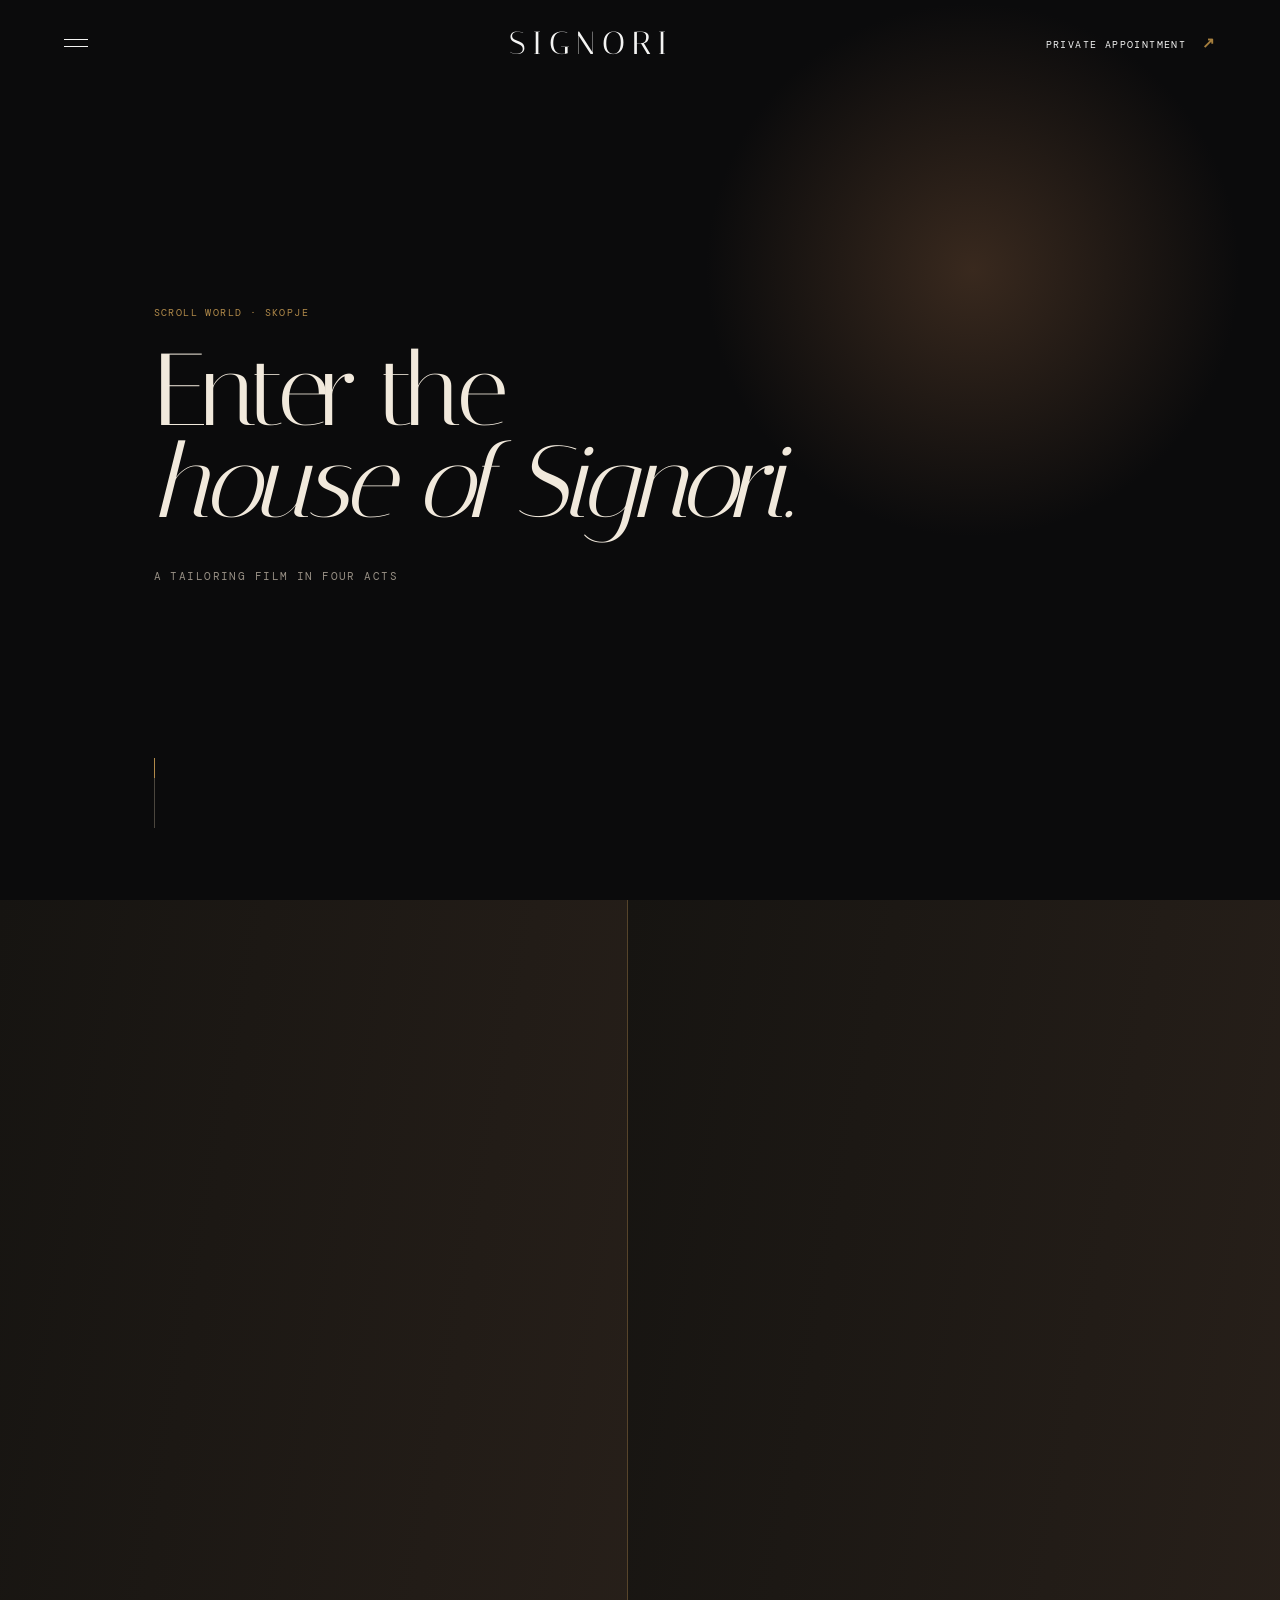
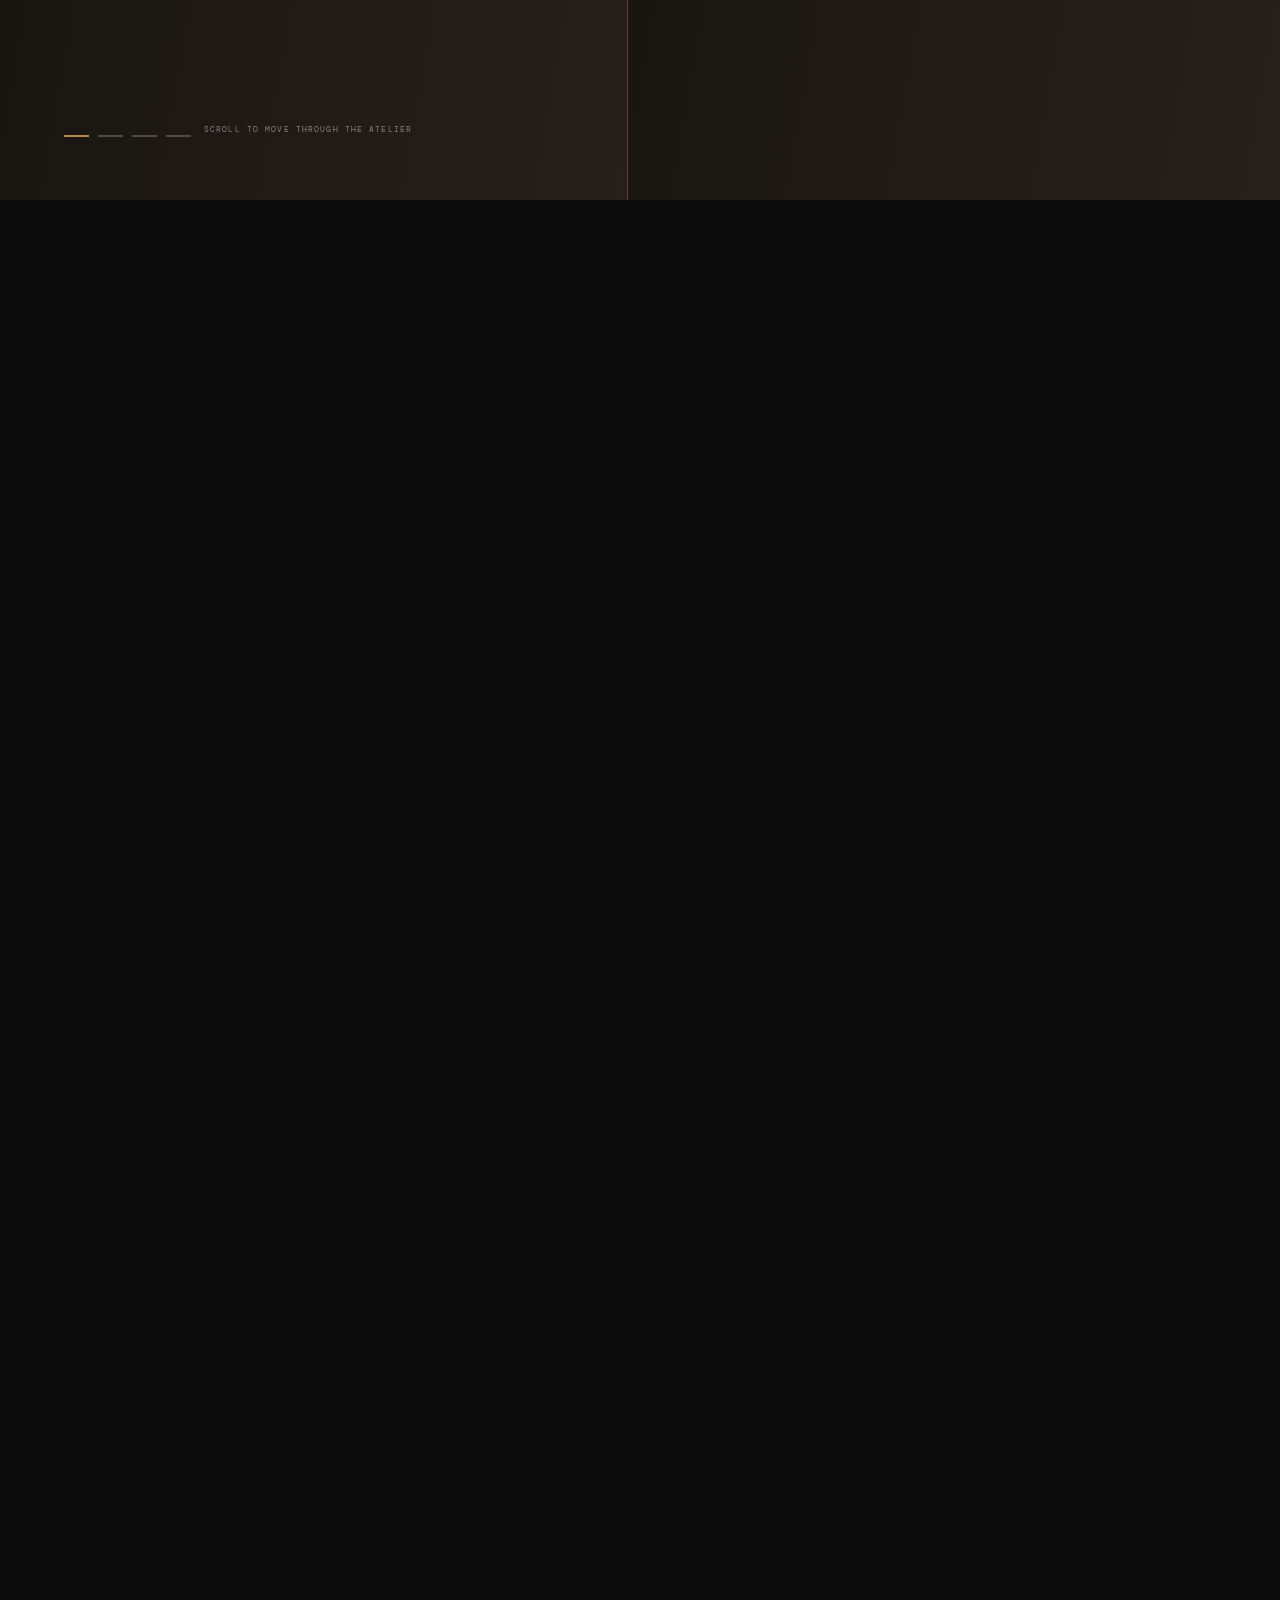
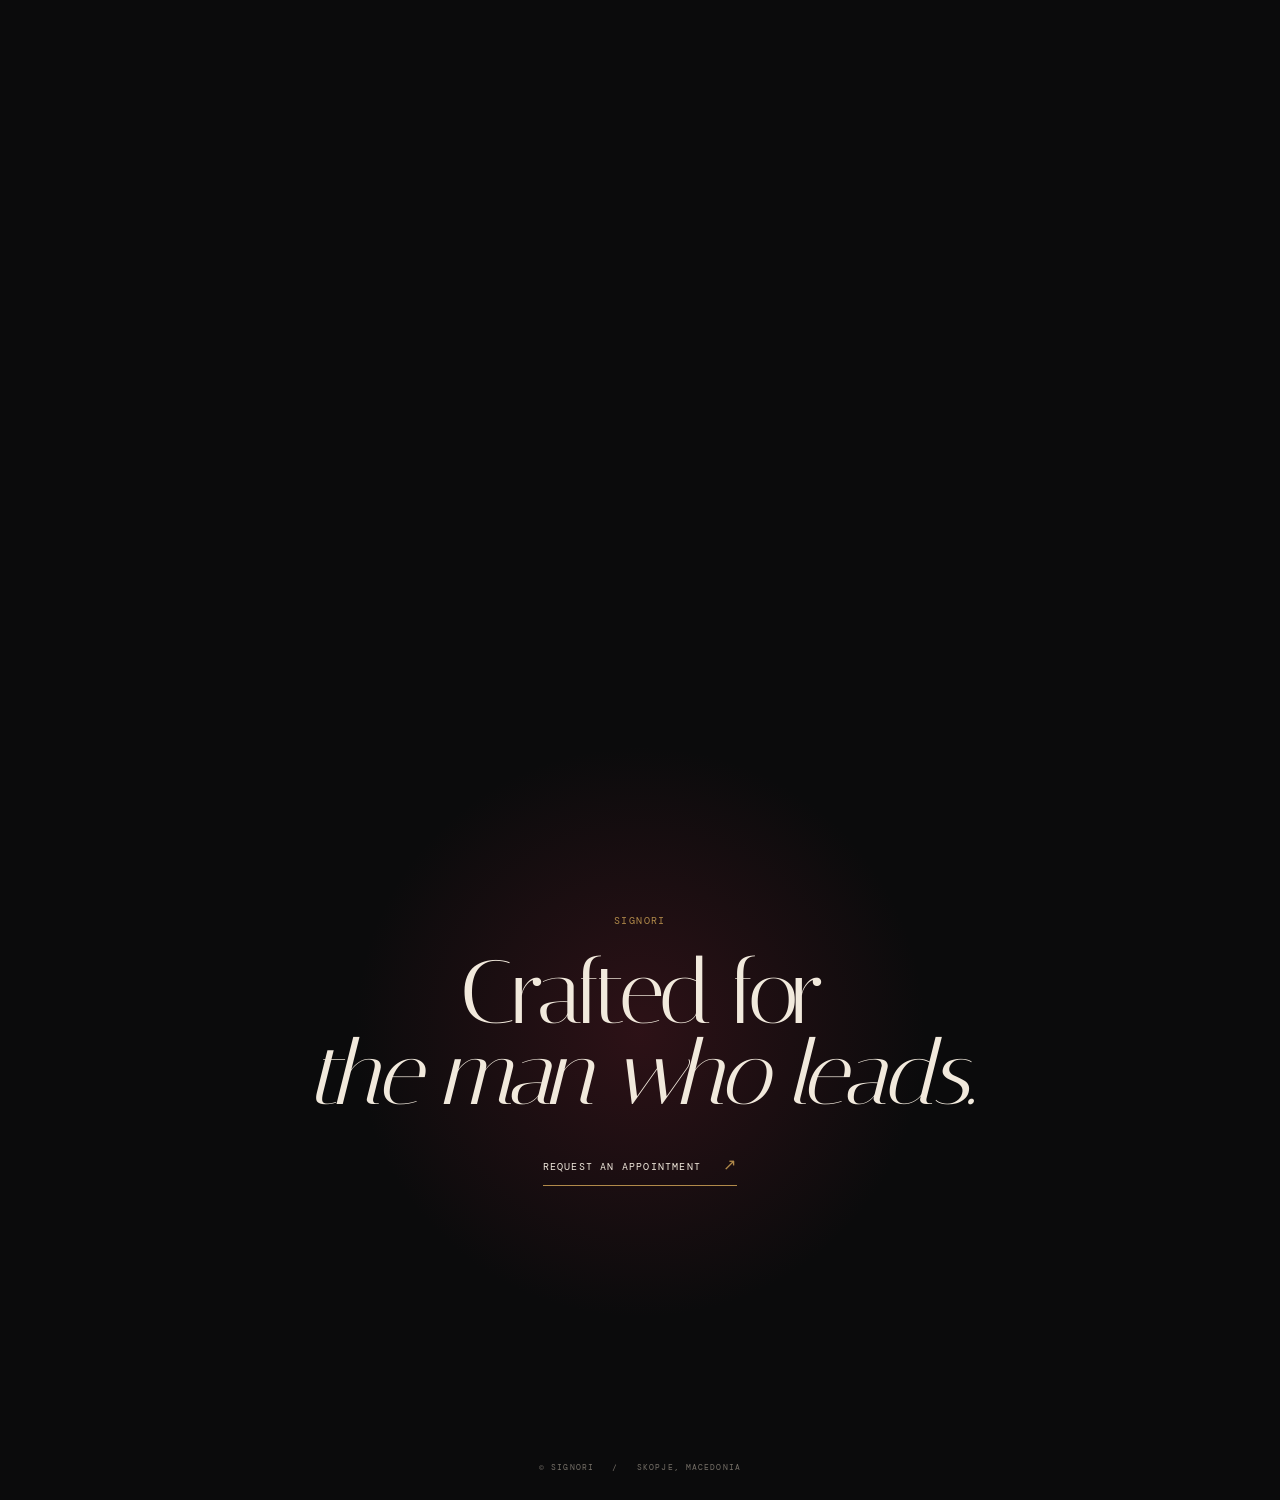
==== signori-website.html @ bc99c08b "Add standalone Signori upload file" ====
<!doctype html>
<html lang="en">
<head>
  <meta charset="UTF-8">
  <meta name="viewport" content="width=device-width, initial-scale=1.0">
  <title>SIGNORI — A world in motion</title>
  <link rel="preconnect" href="https://images.unsplash.com">
  <style>
@import url('https://fonts.googleapis.com/css2?family=DM+Mono&family=Italiana&family=Manrope:wght@400;500;600&display=swap');
:root{--black:#0b0b0c;--paper:#f1e9dc;--gold:#b18a4a;--wine:#641c28}*{box-sizing:border-box}html{background:var(--black);scroll-behavior:smooth}body{margin:0;color:var(--paper);background:var(--black);font-family:Manrope,Arial,sans-serif}.topbar{height:86px;position:fixed;inset:0 0 auto;z-index:20;display:flex;align-items:center;justify-content:space-between;padding:0 5vw;mix-blend-mode:difference}.brand{color:#fff;text-decoration:none;font:32px Italiana,serif;letter-spacing:.21em;margin-left:45px}.book,.kicker,.side-label,.scroll-state,footer{font:10px 'DM Mono',monospace;letter-spacing:.14em;text-transform:uppercase}.book{color:#fff;text-decoration:none}.book b{color:var(--gold);font-size:15px;margin-left:8px}.menu{border:0;background:transparent;padding:8px 0;width:28px}.menu span{display:block;width:24px;height:1px;background:#fff;margin:6px 0}.intro,.outro{min-height:100svh;display:flex;flex-direction:column;justify-content:center;padding:0 12vw;position:relative}.intro{background:radial-gradient(circle at 76% 30%,#39291e 0,transparent 23%),#0b0b0c}.kicker{margin:0 0 26px;color:var(--gold)}h1,h2{font:normal clamp(62px,8vw,132px)/.9 Italiana,serif;letter-spacing:-.045em;margin:0}h1 i,h2 i{font-weight:400}.intro-note{font:11px 'DM Mono',monospace;letter-spacing:.13em;text-transform:uppercase;color:#978f84;margin-top:40px}.mouse{position:absolute;bottom:8vh;left:12vw;width:1px;height:70px;background:#4b463e}.mouse span{display:block;width:100%;height:20px;background:var(--gold);animation:slide 2s infinite}@keyframes slide{0%{transform:translateY(0)}80%,100%{transform:translateY(50px)}}.world{height:500vh}.stage{--p:0;--scene:0;height:100svh;position:sticky;top:0;overflow:hidden;background:#0d0d0d}.ambient{position:absolute;inset:-20%;background:radial-gradient(ellipse at calc(40% + var(--p)*30%) 45%,rgba(178,139,75,.25),transparent 23%),radial-gradient(ellipse at 75% 80%,rgba(100,28,40,.32),transparent 28%);filter:blur(20px);transition:.5s}.chapter{position:absolute;inset:0;opacity:0;pointer-events:none;transition:opacity .75s ease}.chapter.active{opacity:1;pointer-events:auto}.media{background-position:center;background-size:cover;position:absolute}.copy{position:absolute;z-index:3;max-width:470px;left:12vw;top:50%;transform:translateY(-45%)}.copy h2{font-size:clamp(52px,6.2vw,98px)}.copy>p:not(.kicker){max-width:325px;color:#c5bdb2;font-size:13px;line-height:1.8;margin:28px 0}.side-label{position:absolute;right:4vw;bottom:8vh;writing-mode:vertical-rl;color:#9d958a}.portrait{right:0;width:55%;height:100%;overflow:hidden}.portrait:after{content:'';position:absolute;inset:0;background:linear-gradient(90deg,#0d0d0d 0,transparent 48%),linear-gradient(0deg,rgba(0,0,0,.38),transparent)}video{width:100%;height:100%;object-fit:cover;filter:sepia(.15) contrast(1.1)}.door{position:absolute;z-index:6;width:51%;top:0;bottom:0;background:linear-gradient(100deg,#161411,#28201a);border-right:1px solid rgba(177,138,74,.35);pointer-events:none;transition:transform 1.2s cubic-bezier(.7,0,.2,1);transform:translateX(calc(var(--p) * -140%))}.right-door{right:0;left:auto;transform:translateX(calc(var(--p) * 140%));border-right:0;border-left:1px solid rgba(177,138,74,.35)}.golden-cut{position:absolute;z-index:5;top:0;bottom:0;width:1px;left:50%;background:var(--gold);opacity:calc(1 - var(--p)*5)}.measure-photo{width:46%;height:74%;top:13%;left:8%;background-image:linear-gradient(0deg,rgba(0,0,0,.25),transparent),url('https://images.unsplash.com/photo-1555069519-127aadedf1ee?auto=format&fit=crop&w=1200&q=88');transform:translateX(calc((1 - var(--p))*-40px))}.chapter-two .copy{left:61vw;color:#1d1b18}.chapter-two{background:#e8dfd0;color:#171512}.chapter-two .kicker{color:#876638}.chapter-two .copy>p:not(.kicker){color:#5c554c}.ruler{position:absolute;left:53%;top:13%;bottom:13%;width:1px;background:#a88958}.ruler:before{content:'38 measurements';position:absolute;top:0;left:12px;white-space:nowrap;font:9px 'DM Mono';letter-spacing:.12em;text-transform:uppercase;color:#876638}.cloth-photo{inset:0;background-image:linear-gradient(90deg,rgba(11,11,12,.82),rgba(11,11,12,.15)),url('https://images.unsplash.com/photo-1610652492500-ded49ceeb378?auto=format&fit=crop&w=2000&q=88');transform:scale(calc(1 + var(--p)*.04));filter:saturate(.62)}.cloth{position:absolute;z-index:2;width:35vw;height:140vh;right:-9vw;top:-20vh;transform:rotate(17deg) translateY(calc((var(--p) - .5)*70vh));background:linear-gradient(100deg,rgba(60,9,17,.2),#641c28 45%,#270a0f 88%);opacity:.9}.cloth-index{position:absolute;z-index:3;right:11vw;bottom:11vh;display:flex;gap:8px}.cloth-index span{width:44px;height:63px;background:#343536;color:transparent;border:1px solid #817c74}.cloth-index span:nth-child(2){background:#b3a188}.cloth-index span:nth-child(3){background:#662331}.cloth-index span:nth-child(4){background:#1c1b1a}.hand-photo{inset:0;left:42%;background-image:linear-gradient(90deg,#0d0d0d 0,transparent 40%),url('https://images.unsplash.com/photo-1608234808654-2a8875faa7fd?auto=format&fit=crop&w=1800&q=88')}.mirror{position:absolute;right:7vw;top:10vh;width:17vw;height:72vh;border:1px solid rgba(177,138,74,.65);box-shadow:0 0 0 10px rgba(0,0,0,.3),inset 0 0 60px rgba(177,138,74,.1);transform:translateX(calc((1 - var(--p))*60px))}.cta{display:inline-flex;gap:26px;align-items:center;padding:15px 19px;background:var(--paper);color:#161414;text-decoration:none;font:10px 'DM Mono';letter-spacing:.09em;text-transform:uppercase;margin-top:10px}.cta span{font-size:16px;color:var(--wine)}.progress{position:absolute;z-index:7;left:5vw;bottom:7vh;display:flex;gap:9px}.progress i{height:2px;width:25px;background:rgba(241,233,220,.24);transition:.4s}.progress i.on{background:var(--gold)}.scroll-state{position:absolute;z-index:7;left:calc(5vw + 140px);bottom:6.5vh;color:#888178;font-size:8px}.outro{align-items:center;text-align:center;background:radial-gradient(circle at 50% 48%,rgba(100,28,40,.38),transparent 36%),#0b0b0c}.outro .kicker{color:var(--gold)}.outro h2{font-size:clamp(55px,7vw,112px)}.outro>a{margin-top:40px;color:var(--paper);text-decoration:none;font:10px 'DM Mono';letter-spacing:.12em;text-transform:uppercase;border-bottom:1px solid var(--gold);padding-bottom:10px}.outro>a span{color:var(--gold);font-size:16px;margin-left:15px}footer{position:absolute;bottom:28px;color:#777169;font-size:8px}@media(max-width:700px){.topbar{height:70px;padding:0 7vw}.brand{font-size:23px;margin-left:0}.book{font-size:0}.book b{font-size:17px}.intro,.outro{padding:0 8vw}.copy{left:8vw;right:8vw;top:58%}.portrait{width:100%;opacity:.58}.chapter-two .copy{left:8vw;color:#171512}.measure-photo{left:8vw;width:84%;height:38%;top:12%}.ruler{display:none}.cloth{width:55vw}.hand-photo{left:0;opacity:.45}.mirror{display:none}.side-label,.scroll-state{display:none}.progress{left:8vw}.chapter-two .copy>p:not(.kicker){color:#443e38}.cloth-index{right:8vw;bottom:14vh}.cloth-index span{width:31px;height:43px}}

</style>
</head>
<body>
  <header class="topbar"><button class="menu" aria-label="Open menu"><span></span><span></span></button><a href="#top" class="brand">SIGNORI</a><a class="book" href="mailto:atelier@signori.mk">Private appointment <b>↗</b></a></header>
  <main id="top">
    <section class="intro">
      <p class="kicker">Scroll world · Skopje</p>
      <h1>Enter the<br><i>house of Signori.</i></h1>
      <p class="intro-note">A tailoring film in four acts</p>
      <div class="mouse"><span></span></div>
    </section>

    <section class="world" aria-label="The Signori tailoring journey">
      <div class="stage">
        <div class="ambient"></div>
        <div class="door left-door"></div><div class="door right-door"></div>
        <div class="golden-cut"></div>

        <article class="chapter chapter-one active">
          <div class="media portrait suit-video">
            <video autoplay muted loop playsinline poster="https://images.unsplash.com/photo-1617137968427-85924c800a22?auto=format&fit=crop&w=1600&q=90">
              <source src="https://cdn.coverr.co/videos/coverr-man-in-a-suit-1570/1080p.mp4" type="video/mp4">
            </video>
          </div>
          <div class="copy"><p class="kicker">I. The arrival</p><h2>The room<br>opens <i>for you.</i></h2><p>Past the walnut doors, time moves at the pace of the hand.</p></div>
          <p class="side-label">01 / 04 — Arrival</p>
        </article>

        <article class="chapter chapter-two">
          <div class="media measure-photo"></div><div class="ruler"></div>
          <div class="copy"><p class="kicker">II. The measure</p><h2>Every line<br>has a <i>reason.</i></h2><p>Thirty-eight measurements. One silhouette that belongs only to you.</p></div>
          <p class="side-label">02 / 04 — Measure</p>
        </article>

        <article class="chapter chapter-three">
          <div class="cloth"></div><div class="media cloth-photo"></div>
          <div class="copy"><p class="kicker">III. The cloth</p><h2>Character,<br>woven <i>in.</i></h2><p>Wool and silk from the world’s most exacting mills, selected in quiet light.</p></div>
          <div class="cloth-index"><span>01</span><span>02</span><span>03</span><span>04</span></div>
          <p class="side-label">03 / 04 — Cloth</p>
        </article>

        <article class="chapter chapter-four">
          <div class="media hand-photo"></div><div class="mirror"></div>
          <div class="copy"><p class="kicker">IV. The hand</p><h2>Made once.<br>Worn <i>forever.</i></h2><p>The final detail is the beginning of a private legacy.</p><a href="mailto:atelier@signori.mk" class="cta">Begin your fitting <span>↗</span></a></div>
          <p class="side-label">04 / 04 — Handwork</p>
        </article>

        <div class="progress"><i></i><i></i><i></i><i></i></div><p class="scroll-state">SCROLL TO MOVE THROUGH THE ATELIER</p>
      </div>
    </section>
    <section class="outro"><p class="kicker">Signori</p><h2>Crafted for<br><i>the man who leads.</i></h2><a href="mailto:atelier@signori.mk">Request an appointment <span>↗</span></a><footer>© SIGNORI &nbsp; / &nbsp; SKOPJE, MACEDONIA</footer></section>
  </main><script>
const world = document.querySelector('.world');
const stage = document.querySelector('.stage');
const chapters = [...document.querySelectorAll('.chapter')];
const steps = [...document.querySelectorAll('.progress i')];
const reduceMotion = matchMedia('(prefers-reduced-motion: reduce)').matches;

function updateWorld() {
  const rect = world.getBoundingClientRect();
  const distance = world.offsetHeight - innerHeight;
  const progress = Math.min(1, Math.max(0, -rect.top / distance));
  const index = Math.min(3, Math.floor(progress * 4));
  stage.style.setProperty('--p', progress.toFixed(3));
  stage.style.setProperty('--scene', index);
  chapters.forEach((chapter, i) => chapter.classList.toggle('active', i === index));
  steps.forEach((step, i) => step.classList.toggle('on', i <= index));
}
addEventListener('scroll', updateWorld, { passive: true });
addEventListener('resize', updateWorld);
updateWorld();
if (!reduceMotion) document.querySelectorAll('video').forEach(video => video.play().catch(() => {}));

</script>
</body>
</html>
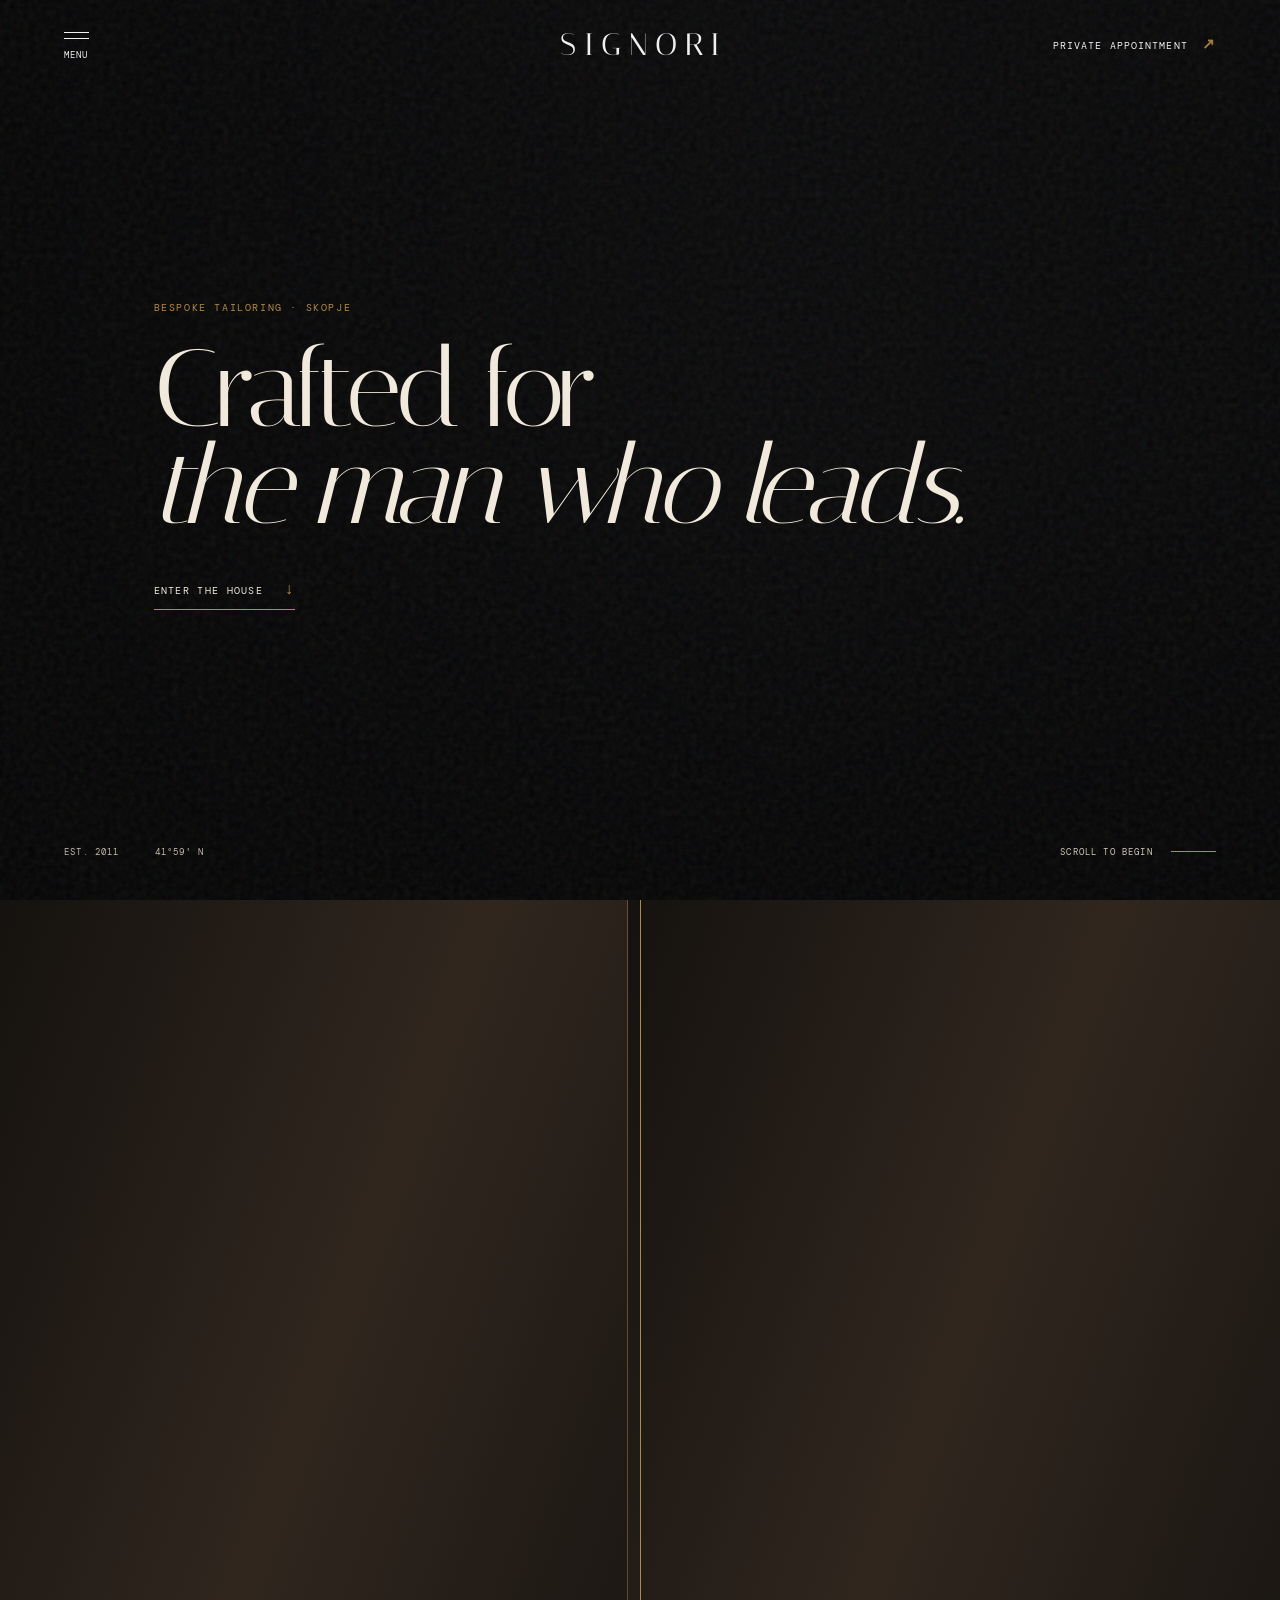
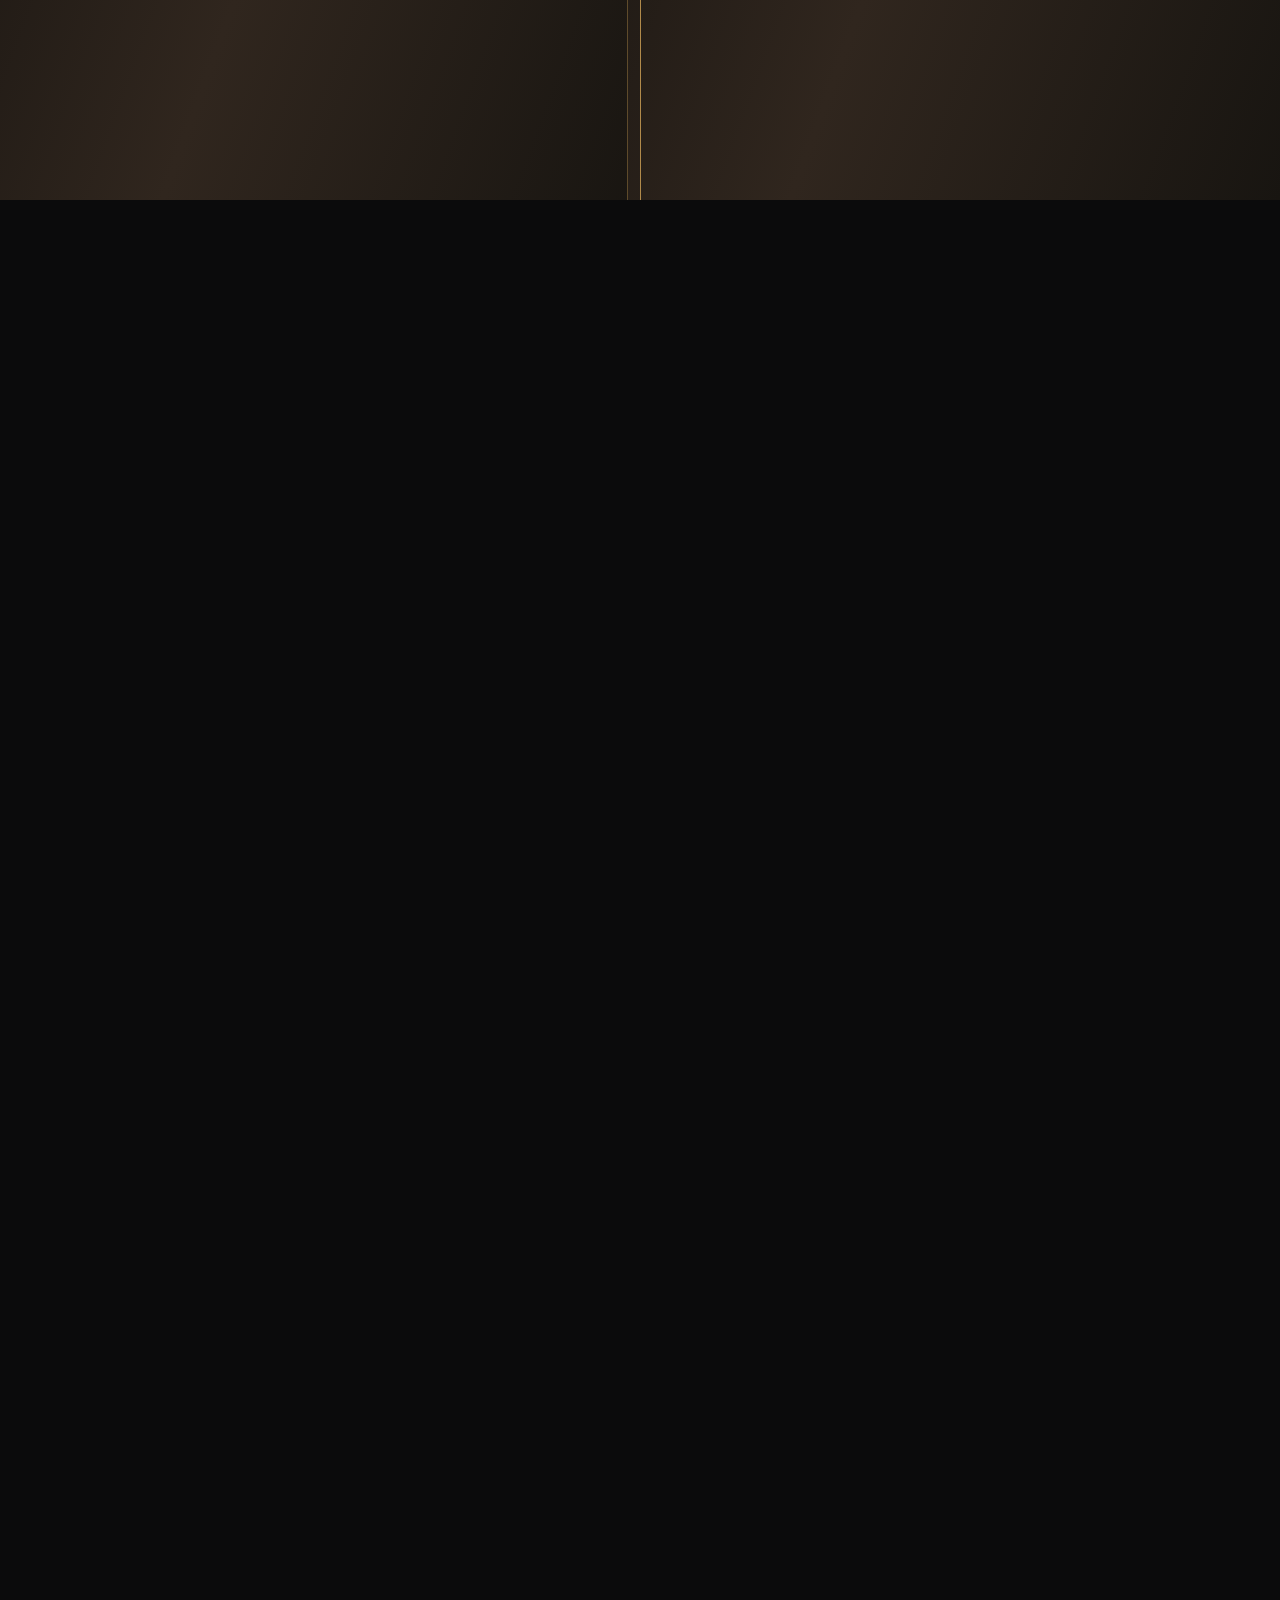
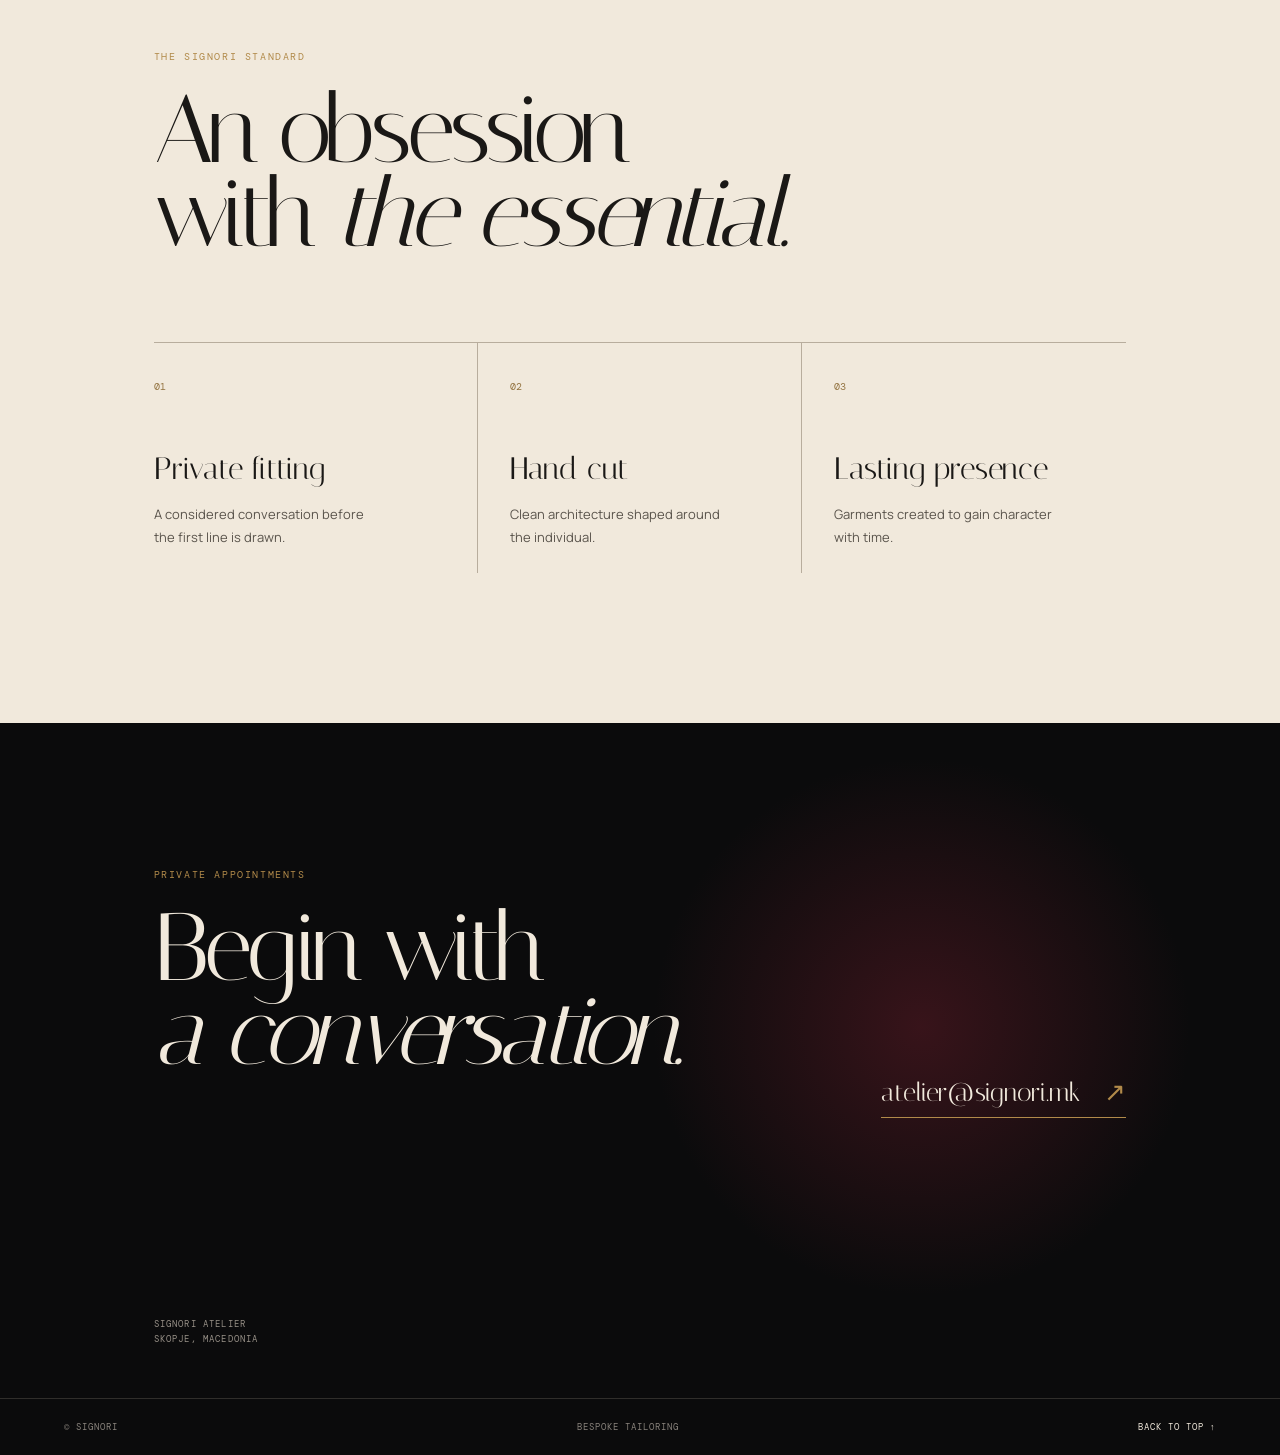
==== commit 15416180: "Add files via upload" ====
--- a/signori-website.html
+++ b/signori-website.html
@@ -1,87 +1,116 @@
-<!doctype html>
-<html lang="en">
-<head>
-  <meta charset="UTF-8">
-  <meta name="viewport" content="width=device-width, initial-scale=1.0">
-  <title>SIGNORI — A world in motion</title>
-  <link rel="preconnect" href="https://images.unsplash.com">
-  <style>
-@import url('https://fonts.googleapis.com/css2?family=DM+Mono&family=Italiana&family=Manrope:wght@400;500;600&display=swap');
-:root{--black:#0b0b0c;--paper:#f1e9dc;--gold:#b18a4a;--wine:#641c28}*{box-sizing:border-box}html{background:var(--black);scroll-behavior:smooth}body{margin:0;color:var(--paper);background:var(--black);font-family:Manrope,Arial,sans-serif}.topbar{height:86px;position:fixed;inset:0 0 auto;z-index:20;display:flex;align-items:center;justify-content:space-between;padding:0 5vw;mix-blend-mode:difference}.brand{color:#fff;text-decoration:none;font:32px Italiana,serif;letter-spacing:.21em;margin-left:45px}.book,.kicker,.side-label,.scroll-state,footer{font:10px 'DM Mono',monospace;letter-spacing:.14em;text-transform:uppercase}.book{color:#fff;text-decoration:none}.book b{color:var(--gold);font-size:15px;margin-left:8px}.menu{border:0;background:transparent;padding:8px 0;width:28px}.menu span{display:block;width:24px;height:1px;background:#fff;margin:6px 0}.intro,.outro{min-height:100svh;display:flex;flex-direction:column;justify-content:center;padding:0 12vw;position:relative}.intro{background:radial-gradient(circle at 76% 30%,#39291e 0,transparent 23%),#0b0b0c}.kicker{margin:0 0 26px;color:var(--gold)}h1,h2{font:normal clamp(62px,8vw,132px)/.9 Italiana,serif;letter-spacing:-.045em;margin:0}h1 i,h2 i{font-weight:400}.intro-note{font:11px 'DM Mono',monospace;letter-spacing:.13em;text-transform:uppercase;color:#978f84;margin-top:40px}.mouse{position:absolute;bottom:8vh;left:12vw;width:1px;height:70px;background:#4b463e}.mouse span{display:block;width:100%;height:20px;background:var(--gold);animation:slide 2s infinite}@keyframes slide{0%{transform:translateY(0)}80%,100%{transform:translateY(50px)}}.world{height:500vh}.stage{--p:0;--scene:0;height:100svh;position:sticky;top:0;overflow:hidden;background:#0d0d0d}.ambient{position:absolute;inset:-20%;background:radial-gradient(ellipse at calc(40% + var(--p)*30%) 45%,rgba(178,139,75,.25),transparent 23%),radial-gradient(ellipse at 75% 80%,rgba(100,28,40,.32),transparent 28%);filter:blur(20px);transition:.5s}.chapter{position:absolute;inset:0;opacity:0;pointer-events:none;transition:opacity .75s ease}.chapter.active{opacity:1;pointer-events:auto}.media{background-position:center;background-size:cover;position:absolute}.copy{position:absolute;z-index:3;max-width:470px;left:12vw;top:50%;transform:translateY(-45%)}.copy h2{font-size:clamp(52px,6.2vw,98px)}.copy>p:not(.kicker){max-width:325px;color:#c5bdb2;font-size:13px;line-height:1.8;margin:28px 0}.side-label{position:absolute;right:4vw;bottom:8vh;writing-mode:vertical-rl;color:#9d958a}.portrait{right:0;width:55%;height:100%;overflow:hidden}.portrait:after{content:'';position:absolute;inset:0;background:linear-gradient(90deg,#0d0d0d 0,transparent 48%),linear-gradient(0deg,rgba(0,0,0,.38),transparent)}video{width:100%;height:100%;object-fit:cover;filter:sepia(.15) contrast(1.1)}.door{position:absolute;z-index:6;width:51%;top:0;bottom:0;background:linear-gradient(100deg,#161411,#28201a);border-right:1px solid rgba(177,138,74,.35);pointer-events:none;transition:transform 1.2s cubic-bezier(.7,0,.2,1);transform:translateX(calc(var(--p) * -140%))}.right-door{right:0;left:auto;transform:translateX(calc(var(--p) * 140%));border-right:0;border-left:1px solid rgba(177,138,74,.35)}.golden-cut{position:absolute;z-index:5;top:0;bottom:0;width:1px;left:50%;background:var(--gold);opacity:calc(1 - var(--p)*5)}.measure-photo{width:46%;height:74%;top:13%;left:8%;background-image:linear-gradient(0deg,rgba(0,0,0,.25),transparent),url('https://images.unsplash.com/photo-1555069519-127aadedf1ee?auto=format&fit=crop&w=1200&q=88');transform:translateX(calc((1 - var(--p))*-40px))}.chapter-two .copy{left:61vw;color:#1d1b18}.chapter-two{background:#e8dfd0;color:#171512}.chapter-two .kicker{color:#876638}.chapter-two .copy>p:not(.kicker){color:#5c554c}.ruler{position:absolute;left:53%;top:13%;bottom:13%;width:1px;background:#a88958}.ruler:before{content:'38 measurements';position:absolute;top:0;left:12px;white-space:nowrap;font:9px 'DM Mono';letter-spacing:.12em;text-transform:uppercase;color:#876638}.cloth-photo{inset:0;background-image:linear-gradient(90deg,rgba(11,11,12,.82),rgba(11,11,12,.15)),url('https://images.unsplash.com/photo-1610652492500-ded49ceeb378?auto=format&fit=crop&w=2000&q=88');transform:scale(calc(1 + var(--p)*.04));filter:saturate(.62)}.cloth{position:absolute;z-index:2;width:35vw;height:140vh;right:-9vw;top:-20vh;transform:rotate(17deg) translateY(calc((var(--p) - .5)*70vh));background:linear-gradient(100deg,rgba(60,9,17,.2),#641c28 45%,#270a0f 88%);opacity:.9}.cloth-index{position:absolute;z-index:3;right:11vw;bottom:11vh;display:flex;gap:8px}.cloth-index span{width:44px;height:63px;background:#343536;color:transparent;border:1px solid #817c74}.cloth-index span:nth-child(2){background:#b3a188}.cloth-index span:nth-child(3){background:#662331}.cloth-index span:nth-child(4){background:#1c1b1a}.hand-photo{inset:0;left:42%;background-image:linear-gradient(90deg,#0d0d0d 0,transparent 40%),url('https://images.unsplash.com/photo-1608234808654-2a8875faa7fd?auto=format&fit=crop&w=1800&q=88')}.mirror{position:absolute;right:7vw;top:10vh;width:17vw;height:72vh;border:1px solid rgba(177,138,74,.65);box-shadow:0 0 0 10px rgba(0,0,0,.3),inset 0 0 60px rgba(177,138,74,.1);transform:translateX(calc((1 - var(--p))*60px))}.cta{display:inline-flex;gap:26px;align-items:center;padding:15px 19px;background:var(--paper);color:#161414;text-decoration:none;font:10px 'DM Mono';letter-spacing:.09em;text-transform:uppercase;margin-top:10px}.cta span{font-size:16px;color:var(--wine)}.progress{position:absolute;z-index:7;left:5vw;bottom:7vh;display:flex;gap:9px}.progress i{height:2px;width:25px;background:rgba(241,233,220,.24);transition:.4s}.progress i.on{background:var(--gold)}.scroll-state{position:absolute;z-index:7;left:calc(5vw + 140px);bottom:6.5vh;color:#888178;font-size:8px}.outro{align-items:center;text-align:center;background:radial-gradient(circle at 50% 48%,rgba(100,28,40,.38),transparent 36%),#0b0b0c}.outro .kicker{color:var(--gold)}.outro h2{font-size:clamp(55px,7vw,112px)}.outro>a{margin-top:40px;color:var(--paper);text-decoration:none;font:10px 'DM Mono';letter-spacing:.12em;text-transform:uppercase;border-bottom:1px solid var(--gold);padding-bottom:10px}.outro>a span{color:var(--gold);font-size:16px;margin-left:15px}footer{position:absolute;bottom:28px;color:#777169;font-size:8px}@media(max-width:700px){.topbar{height:70px;padding:0 7vw}.brand{font-size:23px;margin-left:0}.book{font-size:0}.book b{font-size:17px}.intro,.outro{padding:0 8vw}.copy{left:8vw;right:8vw;top:58%}.portrait{width:100%;opacity:.58}.chapter-two .copy{left:8vw;color:#171512}.measure-photo{left:8vw;width:84%;height:38%;top:12%}.ruler{display:none}.cloth{width:55vw}.hand-photo{left:0;opacity:.45}.mirror{display:none}.side-label,.scroll-state{display:none}.progress{left:8vw}.chapter-two .copy>p:not(.kicker){color:#443e38}.cloth-index{right:8vw;bottom:14vh}.cloth-index span{width:31px;height:43px}}
-
-</style>
-</head>
-<body>
-  <header class="topbar"><button class="menu" aria-label="Open menu"><span></span><span></span></button><a href="#top" class="brand">SIGNORI</a><a class="book" href="mailto:atelier@signori.mk">Private appointment <b>↗</b></a></header>
-  <main id="top">
-    <section class="intro">
-      <p class="kicker">Scroll world · Skopje</p>
-      <h1>Enter the<br><i>house of Signori.</i></h1>
-      <p class="intro-note">A tailoring film in four acts</p>
-      <div class="mouse"><span></span></div>
-    </section>
-
-    <section class="world" aria-label="The Signori tailoring journey">
-      <div class="stage">
-        <div class="ambient"></div>
-        <div class="door left-door"></div><div class="door right-door"></div>
-        <div class="golden-cut"></div>
-
-        <article class="chapter chapter-one active">
-          <div class="media portrait suit-video">
-            <video autoplay muted loop playsinline poster="https://images.unsplash.com/photo-1617137968427-85924c800a22?auto=format&fit=crop&w=1600&q=90">
-              <source src="https://cdn.coverr.co/videos/coverr-man-in-a-suit-1570/1080p.mp4" type="video/mp4">
-            </video>
-          </div>
-          <div class="copy"><p class="kicker">I. The arrival</p><h2>The room<br>opens <i>for you.</i></h2><p>Past the walnut doors, time moves at the pace of the hand.</p></div>
-          <p class="side-label">01 / 04 — Arrival</p>
-        </article>
-
-        <article class="chapter chapter-two">
-          <div class="media measure-photo"></div><div class="ruler"></div>
-          <div class="copy"><p class="kicker">II. The measure</p><h2>Every line<br>has a <i>reason.</i></h2><p>Thirty-eight measurements. One silhouette that belongs only to you.</p></div>
-          <p class="side-label">02 / 04 — Measure</p>
-        </article>
-
-        <article class="chapter chapter-three">
-          <div class="cloth"></div><div class="media cloth-photo"></div>
-          <div class="copy"><p class="kicker">III. The cloth</p><h2>Character,<br>woven <i>in.</i></h2><p>Wool and silk from the world’s most exacting mills, selected in quiet light.</p></div>
-          <div class="cloth-index"><span>01</span><span>02</span><span>03</span><span>04</span></div>
-          <p class="side-label">03 / 04 — Cloth</p>
-        </article>
-
-        <article class="chapter chapter-four">
-          <div class="media hand-photo"></div><div class="mirror"></div>
-          <div class="copy"><p class="kicker">IV. The hand</p><h2>Made once.<br>Worn <i>forever.</i></h2><p>The final detail is the beginning of a private legacy.</p><a href="mailto:atelier@signori.mk" class="cta">Begin your fitting <span>↗</span></a></div>
-          <p class="side-label">04 / 04 — Handwork</p>
-        </article>
-
-        <div class="progress"><i></i><i></i><i></i><i></i></div><p class="scroll-state">SCROLL TO MOVE THROUGH THE ATELIER</p>
-      </div>
-    </section>
-    <section class="outro"><p class="kicker">Signori</p><h2>Crafted for<br><i>the man who leads.</i></h2><a href="mailto:atelier@signori.mk">Request an appointment <span>↗</span></a><footer>© SIGNORI &nbsp; / &nbsp; SKOPJE, MACEDONIA</footer></section>
-  </main><script>
-const world = document.querySelector('.world');
-const stage = document.querySelector('.stage');
-const chapters = [...document.querySelectorAll('.chapter')];
-const steps = [...document.querySelectorAll('.progress i')];
-const reduceMotion = matchMedia('(prefers-reduced-motion: reduce)').matches;
-
-function updateWorld() {
-  const rect = world.getBoundingClientRect();
-  const distance = world.offsetHeight - innerHeight;
-  const progress = Math.min(1, Math.max(0, -rect.top / distance));
-  const index = Math.min(3, Math.floor(progress * 4));
-  stage.style.setProperty('--p', progress.toFixed(3));
-  stage.style.setProperty('--scene', index);
-  chapters.forEach((chapter, i) => chapter.classList.toggle('active', i === index));
-  steps.forEach((step, i) => step.classList.toggle('on', i <= index));
-}
-addEventListener('scroll', updateWorld, { passive: true });
-addEventListener('resize', updateWorld);
-updateWorld();
-if (!reduceMotion) document.querySelectorAll('video').forEach(video => video.play().catch(() => {}));
-
-</script>
-</body>
-</html>
+<!doctype html>
+<html lang="en">
+<head>
+  <meta charset="UTF-8">
+  <meta name="viewport" content="width=device-width, initial-scale=1.0">
+  <meta name="description" content="SIGNORI — bespoke tailoring, crafted for the man who leads.">
+  <title>SIGNORI — Bespoke tailoring</title>
+  <link rel="preconnect" href="https://fonts.googleapis.com">
+  <link rel="preconnect" href="https://images.unsplash.com">
+  <style>
+@import url('https://fonts.googleapis.com/css2?family=DM+Mono&family=Italiana&family=Manrope:wght@400;500;600&display=swap');
+:root{--ink:#0b0b0c;--charcoal:#202124;--ivory:#f1e9dc;--gold:#b18a4a;--wine:#641c28;--muted:#aaa197}*{box-sizing:border-box}html{background:var(--ink);scroll-behavior:smooth}body{margin:0;background:var(--ink);color:var(--ivory);font-family:Manrope,Arial,sans-serif;overflow-x:hidden}.loader{position:fixed;inset:0;z-index:100;background:var(--ink);display:grid;place-items:center;transition:opacity .7s ease,visibility .7s ease}.loader span{font:clamp(30px,5vw,62px) Italiana,serif;letter-spacing:.32em;margin-left:.32em}.loader i{position:absolute;width:min(220px,48vw);height:1px;background:#3b3936;top:57%;overflow:hidden}.loader i:after{content:"";display:block;width:100%;height:100%;background:var(--gold);transform:translateX(-100%);animation:load 1.1s .15s forwards}.is-loaded .loader{opacity:0;visibility:hidden}@keyframes load{to{transform:translateX(0)}}.topbar{height:88px;position:fixed;inset:0 0 auto;z-index:30;padding:0 clamp(22px,5vw,80px);display:grid;grid-template-columns:1fr auto 1fr;align-items:center;mix-blend-mode:difference;color:#fff}.brand{font:31px Italiana,serif;letter-spacing:.25em;margin-left:.25em;color:#fff;text-decoration:none}.top-cta{justify-self:end;color:#fff;text-decoration:none;font:10px 'DM Mono',monospace;letter-spacing:.11em;text-transform:uppercase}.top-cta b{font-size:15px;color:var(--gold);margin-left:7px}.menu-toggle{appearance:none;border:0;padding:8px 0;background:none;color:#fff;width:72px;text-align:left;cursor:pointer}.menu-toggle span{display:block;width:25px;height:1px;background:currentColor;margin:5px 0;transition:transform .35s}.menu-toggle em{font:9px 'DM Mono',monospace;font-style:normal;letter-spacing:.12em;text-transform:uppercase;display:block;margin-top:10px}.menu-open .menu-toggle span:first-child{transform:translateY(3px) rotate(45deg)}.menu-open .menu-toggle span:nth-child(2){transform:translateY(-3px) rotate(-45deg)}.menu-panel{visibility:hidden;opacity:0;position:fixed;inset:0;z-index:25;transition:opacity .4s,visibility .4s}.menu-open .menu-panel{visibility:visible;opacity:1}.menu-backdrop{position:absolute;inset:0;background:rgba(0,0,0,.65);backdrop-filter:blur(7px)}.menu-content{position:absolute;inset:0 0 0 auto;width:min(600px,100%);padding:142px clamp(28px,8vw,100px) 55px;background:#191817;transform:translateX(100%);transition:transform .6s cubic-bezier(.77,0,.18,1);display:flex;flex-direction:column}.menu-open .menu-content{transform:none}.eyebrow{font:10px 'DM Mono',monospace;letter-spacing:.16em;text-transform:uppercase;color:var(--gold);margin:0}.menu-content>a{color:var(--ivory);font:clamp(36px,5vw,70px)/1 Italiana,serif;text-decoration:none;padding:13px 0;border-bottom:1px solid #3d3a35;display:flex;justify-content:space-between}.menu-content>a span{font:10px 'DM Mono',monospace;color:var(--gold);align-self:center}.menu-contact{margin-top:auto;font:10px/1.8 'DM Mono',monospace;letter-spacing:.1em;color:var(--muted)}.menu-contact a{color:var(--ivory)}.hero{height:100svh;min-height:660px;position:relative;overflow:hidden;display:flex;align-items:center;padding:0 clamp(26px,12vw,190px)}.hero-picture,.hero-shade,.hero-grain{position:absolute;inset:0}.hero-picture{background:url('https://images.unsplash.com/photo-1617127365659-c47fa864d8bc?auto=format&fit=crop&w=2200&q=90') center/cover;transform:scale(1.1);animation:heroZoom 9s ease-out forwards;filter:brightness(.66) saturate(.65)}@keyframes heroZoom{to{transform:scale(1)}}.hero-shade{background:linear-gradient(90deg,rgba(5,5,5,.88),rgba(5,5,5,.26) 62%,rgba(5,5,5,.55)),linear-gradient(0deg,rgba(0,0,0,.5),transparent 50%)}.hero-grain{opacity:.15;pointer-events:none;background-image:url("data:image/svg+xml,%3Csvg viewBox='0 0 180 180' xmlns='http://www.w3.org/2000/svg'%3E%3Cfilter id='n'%3E%3CfeTurbulence type='fractalNoise' baseFrequency='.8' numOctaves='3' stitchTiles='stitch'/%3E%3C/filter%3E%3Crect width='100%25' height='100%25' filter='url(%23n)' opacity='.5'/%3E%3C/svg%3E")}.hero-copy{position:relative;z-index:1}.hero h1,.scene h2,.craft h2,.appointment h2{font:normal clamp(62px,8.6vw,142px)/.88 Italiana,serif;letter-spacing:-.05em;margin:27px 0 42px}.hero h1 i,.scene h2 i,.craft h2 i,.appointment h2 i{font-weight:400}.text-link{color:var(--ivory);text-decoration:none;font:10px 'DM Mono',monospace;letter-spacing:.13em;text-transform:uppercase;border-bottom:1px solid var(--gold);padding:0 0 12px}.text-link span{color:var(--gold);font-size:16px;margin-left:14px}.hero-index,.hero-scroll{position:absolute;bottom:42px;margin:0;font:9px 'DM Mono',monospace;letter-spacing:.13em;text-transform:uppercase}.hero-index{left:clamp(26px,5vw,80px);display:flex;gap:35px;color:#c3bbae}.hero-scroll{right:clamp(26px,5vw,80px);color:#d2c9bc}.hero-scroll i{display:inline-block;width:45px;height:1px;background:var(--gold);margin:0 0 3px 12px}.world{height:600vh}.world-stage{--progress:0;--scene-progress:0;position:sticky;top:0;height:100svh;overflow:hidden;background:#0d0d0d}.atmosphere{position:absolute;inset:-15%;background:radial-gradient(circle at calc(20% + var(--progress)*60%) 45%,rgba(177,138,74,.23),transparent 20%),radial-gradient(circle at 70% 80%,rgba(100,28,40,.35),transparent 27%);filter:blur(35px)}.door{position:absolute;z-index:15;top:0;bottom:0;width:51%;background:linear-gradient(110deg,#15120f,#30261e 50%,#181511);transition:transform 1.1s cubic-bezier(.65,0,.16,1);pointer-events:none}.door-left{left:0;border-right:1px solid rgba(177,138,74,.45);transform:translateX(calc(var(--progress) * -130%))}.door-right{right:0;border-left:1px solid rgba(177,138,74,.45);transform:translateX(calc(var(--progress) * 130%))}.light-slit{z-index:16;position:absolute;top:0;bottom:0;left:50%;width:1px;background:var(--gold);opacity:calc(1 - var(--progress)*8)}.scene{position:absolute;inset:0;opacity:0;pointer-events:none;transition:opacity .65s ease}.scene.is-active{opacity:1;pointer-events:auto}.scene-media,.arrival-media,.measure-image,.cloth-image,.cut-image,.finish-image{position:absolute;background-position:center;background-size:cover}.scene-copy{position:absolute;z-index:6;left:clamp(26px,12vw,190px);top:50%;transform:translateY(-45%);max-width:490px}.scene h2{font-size:clamp(54px,6.4vw,104px);margin:23px 0}.scene-copy>p:not(.eyebrow){font-size:13px;line-height:1.85;max-width:335px;color:#cec5b9;margin:0}.scene-number{position:absolute;right:clamp(24px,5vw,80px);bottom:42px;z-index:7;margin:0;font:15px 'DM Mono',monospace;color:var(--gold)}.scene-number span{font-size:9px;color:#aaa196}.arrival-media{inset:0 0 0 41%;background-image:linear-gradient(90deg,#0d0d0d 0,rgba(13,13,13,.1) 35%),url('https://images.unsplash.com/photo-1507679799987-c73779587ccf?auto=format&fit=crop&w=1800&q=90');filter:sepia(.2) saturate(.7);transform:translateX(calc((1 - var(--scene-progress))*3vw)) scale(1.04)}.scene-shadow{position:absolute;inset:0;background:linear-gradient(90deg,rgba(0,0,0,.18),transparent)}.scene-measure{background:var(--ivory);color:#171513}.measure-image{width:45%;height:75%;left:8%;top:12%;background-image:url('https://images.unsplash.com/photo-1555069519-127aadedf1ee?auto=format&fit=crop&w=1400&q=90');filter:grayscale(.3);transform:translateX(calc((var(--scene-progress) - 1)*50px))}.scene-measure .scene-copy{left:61%;}.scene-measure .scene-copy>p:not(.eyebrow){color:#4d4841}.scene-measure .scene-number{color:#806238}.tape{position:absolute;z-index:2;border:1px solid #b18a4a;border-left:0;border-right:0;height:30px;width:55%;left:23%;top:49%;transform-origin:left center;background:repeating-linear-gradient(90deg,transparent 0 18px,rgba(177,138,74,.8) 18px 19px)}.tape-one{transform:rotate(calc(-12deg + var(--scene-progress)*10deg))}.tape-two{top:58%;left:15%;opacity:.55;transform:rotate(calc(12deg - var(--scene-progress)*12deg))}.measure-rule{position:absolute;right:5%;top:12%;bottom:12%;width:1px;background:#b18a4a;display:flex;flex-direction:column;justify-content:space-between;padding:0 10px;color:#806238;font:9px 'DM Mono',monospace}.scene-cloth{background:#131313}.cloth-image{inset:0;background-image:linear-gradient(90deg,rgba(9,9,9,.82),rgba(9,9,9,.08)),url('https://images.unsplash.com/photo-1610652492500-ded49ceeb378?auto=format&fit=crop&w=2200&q=90');filter:saturate(.55);transform:scale(calc(1 + var(--scene-progress)*.06))}.wine-sweep{position:absolute;z-index:3;width:38vw;height:145vh;top:-20vh;right:-8vw;background:linear-gradient(95deg,#26080f,#641c28 55%,rgba(100,28,40,.4));transform:rotate(17deg) translateY(calc((var(--scene-progress) - .5)*55vh));mix-blend-mode:multiply}.swatch-stack{z-index:5;position:absolute;right:clamp(26px,10vw,160px);bottom:12vh;display:flex;gap:8px}.swatch-stack button{width:42px;height:64px;border:1px solid rgba(241,233,220,.45);background:#3b3b3b;cursor:pointer}.swatch-stack button:nth-child(2){background:#c7bda9}.swatch-stack button:nth-child(3){background:#641c28}.swatch-stack button:nth-child(4){background:#141414}.scene-cut{background:#161412}.cut-image{inset:0 0 0 42%;background-image:linear-gradient(90deg,#161412,transparent 40%),url('https://images.unsplash.com/photo-1529139574466-a303027c1d8b?auto=format&fit=crop&w=1800&q=90');filter:sepia(.3) saturate(.7)}.pattern{position:absolute;border:1px solid rgba(241,233,220,.48);z-index:3;opacity:.55}.pattern-a{width:20vw;height:38vh;right:31%;top:18%;transform:rotate(calc(-12deg + var(--scene-progress)*15deg))}.pattern-b{width:15vw;height:31vh;right:8%;bottom:11%;transform:rotate(calc(9deg - var(--scene-progress)*12deg))}.brass-line{position:absolute;z-index:4;left:38%;top:0;bottom:0;width:1px;background:var(--gold);opacity:.65}.scene-finish{background:#090909}.finish-image{inset:0;background-image:linear-gradient(90deg,#080808 5%,rgba(8,8,8,.45) 46%,rgba(8,8,8,.15)),url('https://images.unsplash.com/photo-1598808503746-f34c53b9323e?auto=format&fit=crop&w=2200&q=90');filter:sepia(.25) contrast(1.1)}.mirror-frame{position:absolute;right:8%;top:10%;width:19vw;height:73vh;border:1px solid rgba(177,138,74,.7);z-index:2;transform:translateX(calc((1 - var(--scene-progress))*50px));box-shadow:0 0 0 10px rgba(0,0,0,.3),inset 0 0 60px rgba(177,138,74,.2)}.mirror-glow{position:absolute;right:10%;top:18%;width:15vw;height:58vh;background:linear-gradient(110deg,transparent,rgba(241,233,220,.15),transparent);z-index:3;transform:translateX(calc((1 - var(--scene-progress))*80px));filter:blur(12px)}.button{display:inline-flex;gap:24px;align-items:center;margin-top:30px;padding:17px 20px;background:var(--ivory);color:#1b1917;text-decoration:none;font:10px 'DM Mono',monospace;letter-spacing:.1em;text-transform:uppercase}.button span{color:var(--wine);font-size:16px}.scene-progress{position:absolute;z-index:8;left:clamp(26px,5vw,80px);bottom:43px;display:flex;gap:8px}.scene-progress i{width:27px;height:2px;background:rgba(241,233,220,.25);transition:background .35s}.scene-progress i.is-complete{background:var(--gold)}.scroll-label{position:absolute;z-index:8;left:calc(clamp(26px,5vw,80px) + 160px);bottom:39px;margin:0;color:#9e968c;font:9px 'DM Mono',monospace;letter-spacing:.13em;text-transform:uppercase}.craft{padding:150px clamp(26px,12vw,190px);background:var(--ivory);color:#1a1816}.craft h2,.appointment h2{font-size:clamp(58px,7.5vw,118px);margin:25px 0 85px}.craft-grid{border-top:1px solid #b8ad9d;display:grid;grid-template-columns:repeat(3,1fr)}.craft-grid article{padding:30px 32px 10px;border-right:1px solid #b8ad9d;min-height:220px}.craft-grid article:first-child{padding-left:0}.craft-grid article:last-child{border:0}.craft-grid span{font:10px 'DM Mono',monospace;color:#92723f}.craft-grid h3{font:31px Italiana,serif;margin:55px 0 16px}.craft-grid p{font-size:13px;line-height:1.8;color:#5a544c;max-width:230px}.appointment{min-height:75vh;position:relative;padding:145px clamp(26px,12vw,190px) 70px;background:radial-gradient(circle at 72% 45%,rgba(100,28,40,.5),transparent 27%),#0b0b0c;display:flex;align-items:flex-start;justify-content:space-between}.appointment-link{align-self:center;color:var(--ivory);font:clamp(18px,2vw,28px) Italiana,serif;text-decoration:none;border-bottom:1px solid var(--gold);padding-bottom:10px}.appointment-link span{color:var(--gold);margin-left:16px}.address{position:absolute;bottom:50px;margin:0;color:#979087;font:9px/1.7 'DM Mono',monospace;letter-spacing:.13em}footer{background:#0b0b0c;border-top:1px solid #302e2b;padding:22px clamp(26px,5vw,80px);display:flex;justify-content:space-between;color:#89837c;font:9px 'DM Mono',monospace;letter-spacing:.11em;text-transform:uppercase}footer a{color:var(--ivory);text-decoration:none}.reduce-motion *, .reduce-motion *:before,.reduce-motion *:after{animation-duration:.01ms!important;transition-duration:.01ms!important;scroll-behavior:auto!important}@media(max-width:700px){.topbar{height:70px;grid-template-columns:1fr auto 1fr;padding:0 22px}.brand{font-size:24px}.top-cta{font-size:0}.top-cta b{font-size:17px}.hero{min-height:620px;padding:0 8vw}.hero-picture{background-position:58% center}.hero h1{font-size:clamp(57px,15vw,84px)}.hero-index{left:8vw}.hero-index span,.hero-scroll{display:none}.world{height:500vh}.scene-copy{left:8vw;right:8vw;top:59%;transform:none}.scene h2{font-size:clamp(51px,14vw,75px)}.arrival-media{inset:0;opacity:.62}.scene-measure .scene-copy{left:8vw}.measure-image{width:80%;height:36%;left:10%;top:12%}.tape,.measure-rule{display:none}.wine-sweep{width:56vw}.swatch-stack{right:8vw;bottom:14vh}.scene-cut .cut-image{inset:0;opacity:.55}.pattern-a{width:30vw;right:14%;top:12%}.pattern-b,.brass-line,.mirror-frame,.mirror-glow{display:none}.finish-image{background-position:58% center}.scene-number{right:8vw}.scene-progress{left:8vw}.scroll-label{display:none}.craft{padding:100px 8vw}.craft h2{margin-bottom:55px}.craft-grid{display:block}.craft-grid article,.craft-grid article:first-child{min-height:0;padding:27px 0;border-right:0;border-bottom:1px solid #b8ad9d}.craft-grid h3{margin:24px 0 8px}.appointment{min-height:680px;padding:105px 8vw 55px;display:block}.appointment h2{margin-bottom:70px}.appointment-link{font-size:24px}.address{bottom:35px}footer{padding:20px 8vw}footer span:nth-child(2){display:none}}
+
+</style>
+</head>
+<body>
+  <div class="loader" aria-hidden="true"><span>SIGNORI</span><i></i></div>
+  <header class="topbar">
+    <button class="menu-toggle" type="button" aria-expanded="false" aria-controls="site-menu"><span></span><span></span><em>Menu</em></button>
+    <a class="brand" href="#top" aria-label="Signori home">SIGNORI</a>
+    <a class="top-cta" href="#appointment">Private appointment <b>↗</b></a>
+  </header>
+  <nav class="menu-panel" id="site-menu" aria-label="Main navigation" aria-hidden="true">
+    <div class="menu-backdrop"></div><div class="menu-content">
+      <p class="eyebrow">The house of Signori</p>
+      <a href="#world">The atelier <span>01</span></a><a href="#craft">The craft <span>02</span></a><a href="#appointment">Appointments <span>03</span></a>
+      <p class="menu-contact">Skopje, Macedonia<br><a href="mailto:atelier@signori.mk">atelier@signori.mk</a></p>
+    </div>
+  </nav>
+  <main id="top">
+    <section class="hero" aria-labelledby="hero-title">
+      <div class="hero-picture"></div><div class="hero-shade"></div><div class="hero-grain"></div>
+      <div class="hero-copy"><p class="eyebrow">Bespoke tailoring · Skopje</p><h1 id="hero-title">Crafted for<br><i>the man who leads.</i></h1><a class="text-link" href="#world">Enter the house <span>↓</span></a></div>
+      <p class="hero-index">Est. 2011 <span>41°59′ N</span></p><p class="hero-scroll">Scroll to begin <i></i></p>
+    </section>
+
+    <section class="world" id="world" aria-label="A journey through the Signori atelier">
+      <div class="world-stage">
+        <div class="atmosphere"></div><div class="door door-left"></div><div class="door door-right"></div><div class="light-slit"></div>
+        <article class="scene scene-arrival is-active" data-scene="0">
+          <div class="scene-media arrival-media"></div><div class="scene-shadow"></div>
+          <div class="scene-copy"><p class="eyebrow">I — The arrival</p><h2>Enter a world<br>made <i>for you.</i></h2><p>Behind the walnut doors, the noise of the city gives way to the rhythm of the atelier.</p></div>
+          <p class="scene-number">01 <span>/ 05</span></p>
+        </article>
+        <article class="scene scene-measure" data-scene="1">
+          <div class="measure-image"></div><div class="tape tape-one"></div><div class="tape tape-two"></div><div class="measure-rule"><span>0</span><span>10</span><span>20</span><span>30</span><span>40</span></div>
+          <div class="scene-copy"><p class="eyebrow">II — The measure</p><h2>No two men<br>move <i>alike.</i></h2><p>Thirty-eight considered measurements find the natural balance of your body, posture and pace.</p></div>
+          <p class="scene-number">02 <span>/ 05</span></p>
+        </article>
+        <article class="scene scene-cloth" data-scene="2">
+          <div class="cloth-image"></div><div class="wine-sweep"></div><div class="swatch-stack"><button aria-label="Charcoal wool"></button><button aria-label="Ivory wool"></button><button aria-label="Burgundy wool"></button><button aria-label="Midnight wool"></button></div>
+          <div class="scene-copy"><p class="eyebrow">III — The cloth</p><h2>Character,<br>woven <i>in.</i></h2><p>Fine wool, silk and cashmere from the world’s most exacting mills — selected under a patient eye.</p></div>
+          <p class="scene-number">03 <span>/ 05</span></p>
+        </article>
+        <article class="scene scene-cut" data-scene="3">
+          <div class="cut-image"></div><div class="pattern pattern-a"></div><div class="pattern pattern-b"></div><div class="brass-line"></div>
+          <div class="scene-copy"><p class="eyebrow">IV — The cut</p><h2>Precision is<br>a form of <i>respect.</i></h2><p>Every panel is cut by hand. Every proportion is drawn to make a quiet, unmistakable statement.</p></div>
+          <p class="scene-number">04 <span>/ 05</span></p>
+        </article>
+        <article class="scene scene-finish" data-scene="4">
+          <div class="finish-image"></div><div class="mirror-frame"></div><div class="mirror-glow"></div>
+          <div class="scene-copy"><p class="eyebrow">V — The hand</p><h2>Made once.<br>Worn <i>forever.</i></h2><p>Your finished garment carries hundreds of deliberate gestures — and becomes entirely yours.</p><a class="button" href="#appointment">Begin your fitting <span>↗</span></a></div>
+          <p class="scene-number">05 <span>/ 05</span></p>
+        </article>
+        <div class="scene-progress" aria-hidden="true"><i></i><i></i><i></i><i></i><i></i></div><p class="scroll-label">Scroll through the atelier</p>
+      </div>
+    </section>
+
+    <section class="craft" id="craft"><p class="eyebrow">The Signori standard</p><h2>An obsession<br>with <i>the essential.</i></h2><div class="craft-grid"><article><span>01</span><h3>Private fitting</h3><p>A considered conversation before the first line is drawn.</p></article><article><span>02</span><h3>Hand cut</h3><p>Clean architecture shaped around the individual.</p></article><article><span>03</span><h3>Lasting presence</h3><p>Garments created to gain character with time.</p></article></div></section>
+    <section class="appointment" id="appointment"><div><p class="eyebrow">Private appointments</p><h2>Begin with<br><i>a conversation.</i></h2></div><a class="appointment-link" href="mailto:atelier@signori.mk">atelier@signori.mk <span>↗</span></a><p class="address">SIGNORI ATELIER<br>SKOPJE, MACEDONIA</p></section>
+  </main>
+  <footer><span>© SIGNORI</span><span>Bespoke tailoring</span><a href="#top">Back to top ↑</a></footer>
+  <script>
+const body = document.body;
+const world = document.querySelector('.world');
+const stage = document.querySelector('.world-stage');
+const scenes = [...document.querySelectorAll('.scene')];
+const progressBars = [...document.querySelectorAll('.scene-progress i')];
+const menuButton = document.querySelector('.menu-toggle');
+const menuPanel = document.querySelector('.menu-panel');
+const reduceMotion = window.matchMedia('(prefers-reduced-motion: reduce)').matches;
+let rafId = 0;
+
+function setMenu(open) {
+  menuButton.setAttribute('aria-expanded', String(open));
+  menuPanel.setAttribute('aria-hidden', String(!open));
+  body.classList.toggle('menu-open', open);
+}
+
+function updateWorld() {
+  rafId = 0;
+  const rect = world.getBoundingClientRect();
+  const distance = Math.max(1, world.offsetHeight - window.innerHeight);
+  const progress = Math.min(1, Math.max(0, -rect.top / distance));
+  const sceneIndex = Math.min(scenes.length - 1, Math.floor(progress * scenes.length));
+  stage.style.setProperty('--progress', progress.toFixed(4));
+  stage.style.setProperty('--scene-progress', ((progress * scenes.length) % 1).toFixed(4));
+  scenes.forEach((scene, index) => scene.classList.toggle('is-active', index === sceneIndex));
+  progressBars.forEach((bar, index) => bar.classList.toggle('is-complete', index <= sceneIndex));
+}
+
+function requestUpdate() {
+  if (!rafId) rafId = requestAnimationFrame(updateWorld);
+}
+
+menuButton.addEventListener('click', () => setMenu(!body.classList.contains('menu-open')));
+menuPanel.addEventListener('click', (event) => { if (event.target.closest('a') || event.target.classList.contains('menu-backdrop')) setMenu(false); });
+window.addEventListener('scroll', requestUpdate, { passive: true });
+window.addEventListener('resize', requestUpdate);
+window.addEventListener('load', () => body.classList.add('is-loaded'));
+if (reduceMotion) body.classList.add('reduce-motion');
+updateWorld();
+
+</script>
+</body>
+</html>
